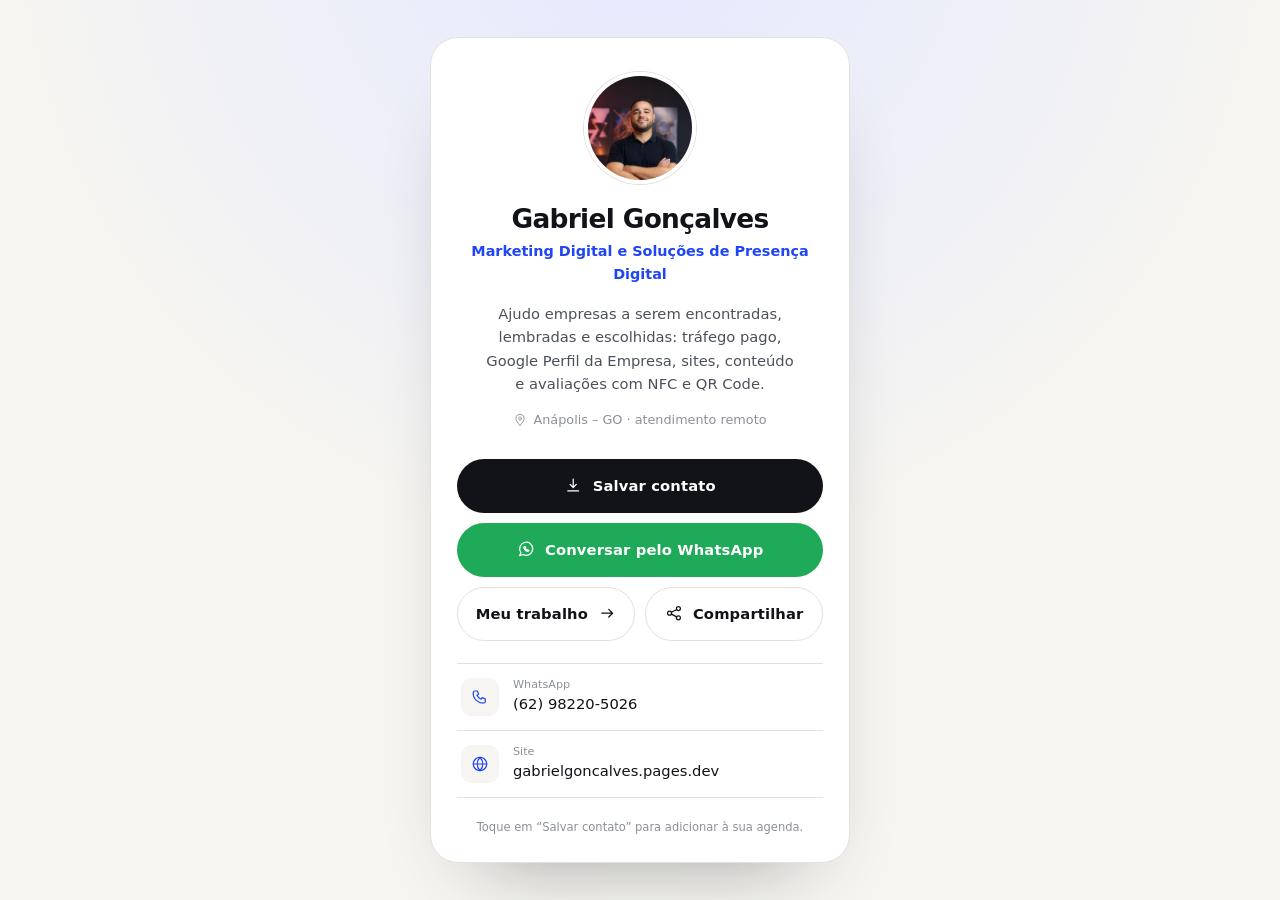
==== cartao/index.html @ fc3ee8ec "Site Gabriel Gonçalves" ====
<!DOCTYPE html>
<html lang="pt-BR">
<head>
<meta charset="utf-8">
<meta name="viewport" content="width=device-width, initial-scale=1, viewport-fit=cover">
<title>Gabriel Gonçalves | Cartão Digital – Marketing Digital em Anápolis</title>
<meta name="description" content="Cartão de visita digital de Gabriel Gonçalves: salve meu contato, converse pelo WhatsApp e conheça as soluções de marketing digital para sua empresa.">
<meta name="theme-color" content="#f6f5f1">
<link rel="canonical" href="https://gabrielgoncalves.pages.dev/cartao">

<meta property="og:type" content="profile">
<meta property="og:locale" content="pt_BR">
<meta property="og:site_name" content="Gabriel Gonçalves">
<meta property="og:title" content="Gabriel Gonçalves | Cartão Digital">
<meta property="og:description" content="Marketing Digital e Soluções de Presença Digital em Anápolis – GO. Salve meu contato e fale comigo pelo WhatsApp.">
<meta property="og:url" content="https://gabrielgoncalves.pages.dev/cartao">
<meta property="og:image" content="https://gabrielgoncalves.pages.dev/assets/og-cartao.png">
<meta property="og:image:width" content="1200">
<meta property="og:image:height" content="630">
<meta name="twitter:card" content="summary_large_image">
<meta name="twitter:image" content="https://gabrielgoncalves.pages.dev/assets/og-cartao.png">

<link rel="icon" href="../assets/favicon.svg" type="image/svg+xml">
<link rel="apple-touch-icon" href="../assets/apple-touch-icon.png">
<link rel="stylesheet" href="../css/style.css">
</head>
<body>
<svg width="0" height="0" style="position:absolute" aria-hidden="true">
  <symbol id="i-wa" viewBox="0 0 24 24"><path d="M20.5 11.5a8.5 8.5 0 0 1-12.6 7.4L3.5 20.5l1.6-4.2A8.5 8.5 0 1 1 20.5 11.5z"/><path d="M9.2 8.6c-.3.5-.4 1.4.3 2.7 1 1.8 2.4 3 4.1 3.5.9.2 1.5-.2 1.8-.7l.2-.5-1.7-.9-.7.6c-.9-.3-2-1.3-2.4-2.3l.6-.7-.8-1.7z"/></symbol>
  <symbol id="i-mail" viewBox="0 0 24 24"><rect x="3" y="5" width="18" height="14" rx="2.5"/><path d="M3.5 7l8.5 6 8.5-6"/></symbol>
  <symbol id="i-ig" viewBox="0 0 24 24"><rect x="3.5" y="3.5" width="17" height="17" rx="5"/><circle cx="12" cy="12" r="3.8"/><path d="M17 7h.01"/></symbol>
  <symbol id="i-globe" viewBox="0 0 24 24"><circle cx="12" cy="12" r="9"/><path d="M3 12h18M12 3c2.5 2.6 3.7 5.6 3.7 9s-1.2 6.4-3.7 9c-2.5-2.6-3.7-5.6-3.7-9S9.5 5.6 12 3z"/></symbol>
  <symbol id="i-dl" viewBox="0 0 24 24"><path d="M12 4v11m0 0l-4-4m4 4l4-4M5 19.5h14"/></symbol>
  <symbol id="i-share" viewBox="0 0 24 24"><circle cx="6" cy="12" r="2.6"/><circle cx="17.5" cy="6" r="2.6"/><circle cx="17.5" cy="18" r="2.6"/><path d="M8.3 10.8l7-3.6M8.3 13.2l7 3.6"/></symbol>
  <symbol id="i-arrow" viewBox="0 0 24 24"><path d="M5 12h14m-5-5l5 5-5 5"/></symbol>
  <symbol id="i-phone" viewBox="0 0 24 24"><path d="M5 4h3.5l1.7 4.2-2.2 1.4a11 11 0 0 0 5.4 5.4l1.4-2.2L19 14.5V18a2 2 0 0 1-2 2A13 13 0 0 1 3 6a2 2 0 0 1 2-2z"/></symbol>
  <symbol id="i-pin" viewBox="0 0 24 24"><path d="M12 21s7-6.2 7-11.5A7 7 0 0 0 5 9.5C5 14.8 12 21 12 21z"/><circle cx="12" cy="9.5" r="2.5"/></symbol>
</svg>

<main class="card-page">
  <article class="vcard">
    <div class="avatar">
      <img src="../assets/gabriel.jpg" alt="Gabriel Gonçalves" onerror="this.remove()" width="112" height="112">
      <b>GG</b>
    </div>
    <h1>Gabriel Gonçalves</h1>
    <p class="role">Marketing Digital e Soluções de Presença Digital</p>
    <p class="bio">Ajudo empresas a serem encontradas, lembradas e escolhidas: tráfego pago, Google Perfil da Empresa, sites, conteúdo e avaliações com NFC e QR Code.</p>
    <span class="loc"><svg class="icon"><use href="#i-pin"/></svg>Anápolis – GO · atendimento remoto</span>

    <div class="actions">
      <a class="btn btn-primary" id="btn-vcf" href="../gabriel-goncalves.vcf" download="Gabriel Gonçalves.vcf"><svg class="icon"><use href="#i-dl"/></svg>Salvar contato</a>
      <a class="btn btn-wa" id="btn-wa" href="https://wa.me/5562982205026" target="_blank" rel="noopener"><svg class="icon"><use href="#i-wa"/></svg>Conversar pelo WhatsApp</a>
      <div class="btn-row">
        <a class="btn btn-ghost" href="../">Meu trabalho<svg class="icon"><use href="#i-arrow"/></svg></a>
        <button class="btn btn-ghost" id="btn-share" type="button"><svg class="icon"><use href="#i-share"/></svg>Compartilhar</button>
      </div>
    </div>

    <div class="contacts" id="contacts">
      <a id="c-wa" href="https://wa.me/5562982205026" target="_blank" rel="noopener"><span class="i"><svg class="icon"><use href="#i-phone"/></svg></span><span><small>WhatsApp</small><span class="t">(62) 98220-5026</span></span></a>
      <a id="c-ig" href="#" target="_blank" rel="noopener" hidden><span class="i"><svg class="icon"><use href="#i-ig"/></svg></span><span><small>Instagram</small><span class="t"></span></span></a>
      <a id="c-mail" href="#" hidden><span class="i"><svg class="icon"><use href="#i-mail"/></svg></span><span><small>E-mail</small><span class="t"></span></span></a>
      <a id="c-site" href="../"><span class="i"><svg class="icon"><use href="#i-globe"/></svg></span><span><small>Site</small><span class="t"></span></span></a>
    </div>
    <p class="foot">Toque em “Salvar contato” para adicionar à sua agenda.</p>
  </article>
</main>
<div class="toast" id="toast" role="status" aria-live="polite"></div>

<script src="../js/config.js"></script>
<script src="../js/cartao.js"></script>
</body>
</html>
---- css/style.css ----
/* ===== Gabriel Gonçalves — estilos ===== */
:root{
  --bg:#f6f5f1; --surface:#fff; --soft:#efede7;
  --ink:#111318; --ink2:#4b505a; --mute:#8b9099; --line:#e3e1da;
  --accent:#1f45f5; --accent-ink:#fff; --accent-soft:#e9edff;
  --dark:#0f1217; --dark2:#171b22;
  --wa:#1faa59;
  --r:16px; --r-sm:10px;
  --max:1120px;
  --font:"Inter","Segoe UI",system-ui,-apple-system,"Helvetica Neue",Arial,sans-serif;
}
*{box-sizing:border-box;margin:0;padding:0}
[hidden]{display:none!important}
html{scroll-behavior:smooth;-webkit-text-size-adjust:100%}
body{font-family:var(--font);background:var(--bg);color:var(--ink);line-height:1.6;font-size:16px;overflow-x:hidden;-webkit-font-smoothing:antialiased}
img,svg{display:block;max-width:100%}
a{color:inherit;text-decoration:none}
button{font:inherit;color:inherit;cursor:pointer;background:none;border:0}
ul{list-style:none}
.icon{width:1.25em;height:1.25em;fill:none;stroke:currentColor;stroke-width:1.6;stroke-linecap:round;stroke-linejoin:round;flex:none}
.icon.fill{fill:currentColor;stroke:none}
.wrap{width:100%;max-width:var(--max);margin:0 auto;padding:0 22px}
section{padding:84px 0;scroll-margin-top:64px}
.eyebrow{display:inline-flex;align-items:center;gap:10px;font-size:.78rem;font-weight:600;letter-spacing:.14em;text-transform:uppercase;color:var(--accent);margin-bottom:18px}
.eyebrow::before{content:"";width:22px;height:1px;background:currentColor}
h1,h2,h3{font-weight:600;letter-spacing:-.025em;line-height:1.12}
h2{font-size:clamp(1.7rem,4.6vw,2.7rem);max-width:20ch}
.lead{color:var(--ink2);font-size:1.05rem;max-width:56ch;margin-top:16px}
.sec-head{margin-bottom:44px}
:focus-visible{outline:2px solid var(--accent);outline-offset:3px;border-radius:6px}

/* botões */
.btn{display:inline-flex;align-items:center;justify-content:center;gap:10px;min-height:48px;padding:0 22px;border-radius:999px;font-weight:600;font-size:.95rem;border:1px solid transparent;transition:transform .2s,background .2s,border-color .2s,box-shadow .2s;white-space:nowrap}
.btn:active{transform:scale(.98)}
.btn-primary{background:var(--ink);color:#fff}
.btn-primary:hover{background:#000;box-shadow:0 8px 24px -10px rgba(0,0,0,.5)}
.btn-accent{background:var(--accent);color:#fff}
.btn-accent:hover{box-shadow:0 10px 26px -10px var(--accent)}
.btn-ghost{background:transparent;border-color:var(--line);color:var(--ink)}
.btn-ghost:hover{border-color:var(--ink)}
.btn-wa{background:var(--wa);color:#fff}
.btn-wa:hover{box-shadow:0 10px 26px -12px var(--wa)}
.btn-block{width:100%}

/* header */
.header{position:sticky;top:0;z-index:50;background:rgba(246,245,241,.86);backdrop-filter:saturate(1.4) blur(14px);-webkit-backdrop-filter:saturate(1.4) blur(14px);border-bottom:1px solid transparent;transition:border-color .2s}
.header.scrolled{border-color:var(--line)}
.header .wrap{display:flex;align-items:center;justify-content:space-between;height:64px}
.brand{display:flex;align-items:center;gap:10px;font-weight:600;letter-spacing:-.02em}
.brand .mark{width:30px;height:30px;border-radius:9px;background:var(--ink);color:#fff;display:grid;place-items:center;font-size:.8rem;font-weight:700;letter-spacing:0}
.nav{display:flex;align-items:center;gap:30px}
.nav a.link{font-size:.92rem;color:var(--ink2);transition:color .2s}
.nav a.link:hover{color:var(--ink)}
.nav .btn{min-height:40px;padding:0 18px;font-size:.88rem}
.menu-btn{display:none;width:44px;height:44px;border-radius:12px;border:1px solid var(--line);place-items:center}
.menu-btn span,.menu-btn span::before{display:block;width:18px;height:1.6px;background:var(--ink);position:relative;transition:transform .25s}
.menu-btn span::before{content:"";position:absolute;top:6px}
.menu-btn[aria-expanded=true] span{transform:translateY(3px) rotate(45deg)}
.menu-btn[aria-expanded=true] span::before{transform:translateY(-6px) rotate(-90deg);top:6px}
@media(max-width:820px){
  .menu-btn{display:grid}
  .nav{position:fixed;inset:64px 0 auto 0;background:var(--bg);flex-direction:column;align-items:stretch;gap:0;padding:8px 22px 22px;border-bottom:1px solid var(--line);transform:translateY(-12px);opacity:0;visibility:hidden;transition:.25s}
  .nav.open{transform:none;opacity:1;visibility:visible}
  .nav a.link{padding:16px 0;border-bottom:1px solid var(--line);font-size:1rem}
  .nav .btn{margin-top:16px;min-height:50px}
}

/* hero */
.hero{padding:56px 0 72px;position:relative}
.hero-grid{display:grid;grid-template-columns:1.05fr .95fr;gap:56px;align-items:center}
.hero h1{font-size:clamp(2.2rem,7.2vw,4.1rem);letter-spacing:-.035em;line-height:1.05}
.hero h1 em{font-style:normal;color:var(--accent)}
.hero .sub{margin-top:22px;font-size:1.08rem;color:var(--ink2);max-width:48ch}
.hero-id{margin-top:30px;padding-left:16px;border-left:2px solid var(--accent)}
.hero-id strong{display:block;font-size:1.02rem}
.hero-id span{font-size:.88rem;color:var(--mute)}
.cta-row{display:flex;flex-wrap:wrap;gap:12px;margin-top:32px}
.hero-meta{margin-top:34px;display:flex;flex-wrap:wrap;gap:8px 22px;color:var(--mute);font-size:.84rem}
.hero-meta span{display:inline-flex;align-items:center;gap:7px}
.hero-meta .icon{width:1.1em;height:1.1em;color:var(--accent)}

.stage{position:relative;aspect-ratio:1/1.02;max-width:520px;margin-left:auto;width:100%}
.stage::before{content:"";position:absolute;inset:0;border-radius:28px;border:1px solid var(--line);background:
  linear-gradient(var(--line) 1px,transparent 1px) 0 0/44px 44px,
  linear-gradient(90deg,var(--line) 1px,transparent 1px) 0 0/44px 44px;opacity:.55;
  -webkit-mask-image:radial-gradient(circle at 50% 50%,#000 30%,transparent 78%);mask-image:radial-gradient(circle at 50% 50%,#000 30%,transparent 78%)}
.card-float{position:absolute;background:var(--surface);border:1px solid var(--line);border-radius:var(--r);box-shadow:0 24px 50px -28px rgba(17,19,24,.35)}
.cf-search{top:3%;left:0;right:6%;padding:16px}
.cf-bar{display:flex;align-items:center;gap:10px;height:36px;padding:0 14px;border-radius:999px;background:var(--bg);color:var(--mute);font-size:.8rem;margin-bottom:14px}
.cf-bar .icon{width:15px;height:15px}
.cf-biz{display:flex;gap:12px}
.cf-biz .logo{width:46px;height:46px;border-radius:12px;background:var(--ink);color:#fff;display:grid;place-items:center;font-weight:700;flex:none}
.cf-biz b{display:block;font-size:.95rem;line-height:1.2}
.stars{display:flex;gap:2px;color:#f2a900;margin-top:3px}
.stars .icon{width:13px;height:13px}
.cf-biz small{display:block;color:var(--mute);font-size:.75rem;margin-top:2px}
.cf-actions{display:flex;gap:8px;margin-top:14px}
.chip{display:inline-flex;align-items:center;gap:6px;height:30px;padding:0 12px;border-radius:999px;border:1px solid var(--line);font-size:.74rem;font-weight:500;color:var(--ink2)}
.chip.on{background:var(--accent-soft);border-color:transparent;color:var(--accent)}
.chip .icon{width:13px;height:13px}
.cf-plate{right:0;top:44%;width:36%;padding:14px;text-align:center;transform:rotate(3deg)}
.qr{width:100%;aspect-ratio:1;color:var(--ink)}
.cf-plate small{display:block;margin-top:8px;font-size:.66rem;font-weight:600;letter-spacing:.06em;text-transform:uppercase;color:var(--ink2)}
.cf-plate .nfc{display:inline-flex;align-items:center;gap:5px;margin-top:6px;color:var(--accent);font-size:.66rem;font-weight:600}
.cf-chart{left:0;bottom:3%;width:54%;padding:16px}
.cf-chart header{display:flex;justify-content:space-between;align-items:center;font-size:.74rem;color:var(--mute);margin-bottom:12px}
.cf-chart header b{color:var(--ink);font-weight:600}
.bars{display:flex;align-items:flex-end;gap:7px;height:78px}
.bars i{flex:1;background:var(--accent-soft);border-radius:5px 5px 2px 2px}
.bars i:last-child{background:var(--accent)}
.cf-wa{right:0;bottom:-1%;display:flex;align-items:center;gap:10px;padding:10px 16px 10px 10px;border-radius:999px;font-size:.78rem;font-weight:600}
.cf-wa .dot{width:32px;height:32px;border-radius:50%;background:var(--wa);color:#fff;display:grid;place-items:center}
.cf-wa .dot .icon{width:17px;height:17px}
.stage-note{position:absolute;left:0;bottom:-26px;font-size:.72rem;color:var(--mute)}
@media(max-width:900px){
  .hero-grid{grid-template-columns:1fr;gap:56px}
  .stage{margin:0 auto;max-width:440px;aspect-ratio:1/1.24}
  .hero{padding-top:36px}
}
@media(max-width:480px){
  .cta-row .btn{width:100%}
  .cf-search{right:0;padding:14px}
  .cf-plate{top:45%;width:38%;padding:10px}
  .cf-chart{bottom:7%}
  .cf-plate small{font-size:.58rem}
}

/* soluções */
.cards{display:grid;grid-template-columns:repeat(6,1fr);gap:16px}
.card{grid-column:span 2;background:var(--surface);border:1px solid var(--line);border-radius:var(--r);padding:28px;display:flex;flex-direction:column;transition:transform .25s,border-color .25s,box-shadow .25s}
.card:hover{transform:translateY(-3px);border-color:#cfcdc5;box-shadow:0 22px 44px -30px rgba(17,19,24,.35)}
.card:nth-child(4),.card:nth-child(5){grid-column:span 3}
.card .ico{width:44px;height:44px;border-radius:12px;background:var(--accent-soft);color:var(--accent);display:grid;place-items:center;margin-bottom:22px}
.card .ico .icon{width:22px;height:22px}
.card h3{font-size:1.2rem;margin-bottom:10px}
.card p{color:var(--ink2);font-size:.95rem}
.card ul{margin:18px 0 22px;display:grid;gap:8px;font-size:.88rem;color:var(--ink2)}
.card li{display:flex;gap:10px;align-items:flex-start}
.card li::before{content:"";width:5px;height:5px;border-radius:50%;background:var(--accent);margin-top:.6em;flex:none}
.card .note{font-size:.8rem;color:var(--mute);background:var(--bg);border-radius:var(--r-sm);padding:10px 12px;margin-bottom:18px}
.card .more{margin-top:auto;display:inline-flex;align-items:center;gap:8px;font-weight:600;font-size:.9rem;color:var(--accent);padding:6px 0}
.card .more .icon{width:16px;height:16px;transition:transform .2s}
.card .more:hover .icon{transform:translateX(4px)}
@media(max-width:900px){.cards{grid-template-columns:1fr 1fr}.card,.card:nth-child(4),.card:nth-child(5){grid-column:span 1}.card:nth-child(5){grid-column:span 2}}
@media(max-width:620px){.cards{grid-template-columns:1fr}.card,.card:nth-child(5){grid-column:span 1}.card{padding:24px}}

/* exemplos (demos) */
.demos{background:var(--dark);color:#eceae4;border-radius:32px;margin:0 12px}
.demos .eyebrow{color:#8fa3ff}
.demos .lead{color:#a6abb5}
.demos h2{color:#fff}
.tabs{display:flex;gap:8px;overflow-x:auto;padding-bottom:4px;margin-bottom:30px;scrollbar-width:none;-webkit-overflow-scrolling:touch}
.tabs::-webkit-scrollbar{display:none}
.tab{flex:none;height:44px;padding:0 20px;border-radius:999px;border:1px solid #2b313b;color:#b5bac4;font-size:.9rem;font-weight:500;transition:.2s}
.tab:hover{border-color:#4a5262;color:#fff}
.tab[aria-selected=true]{background:#fff;border-color:#fff;color:var(--ink)}
.demo-panel{display:grid;grid-template-columns:.8fr 1.2fr;gap:44px;align-items:center}
.demo-panel[hidden]{display:none}
.demo-info h3{font-size:1.6rem;color:#fff;margin-bottom:12px}
.demo-info p{color:#a6abb5;font-size:.98rem}
.demo-info ul{margin:24px 0 28px;display:grid;gap:12px}
.demo-info li{display:flex;gap:12px;align-items:flex-start;font-size:.95rem;color:#dcdad4}
.demo-info li .icon{width:18px;height:18px;margin-top:2px;color:#8fa3ff}
.badge{display:inline-flex;align-items:center;gap:8px;font-size:.72rem;letter-spacing:.06em;text-transform:uppercase;font-weight:600;color:#c9ccd4;border:1px dashed #3b4351;border-radius:999px;padding:6px 12px;margin-bottom:20px}
.badge::before{content:"";width:6px;height:6px;border-radius:50%;background:#f2a900}
.mocks{position:relative;min-height:440px;--tone:#e9dfcf;--tone2:#d8c8ae}
.mk{position:absolute;background:#fff;color:var(--ink);border-radius:18px;overflow:hidden;box-shadow:0 30px 60px -28px rgba(0,0,0,.7)}
.mk-site{left:0;top:0;width:68%;border:1px solid #2b313b}
.mk-bar{display:flex;align-items:center;gap:6px;height:30px;padding:0 12px;background:#f1efe9;border-bottom:1px solid var(--line)}
.mk-bar i{width:8px;height:8px;border-radius:50%;background:#d6d3cb}
.mk-bar span{flex:1;margin-left:8px;height:16px;border-radius:8px;background:#fff;font-size:.6rem;line-height:16px;color:var(--mute);padding:0 10px}
.mk-hero{padding:22px 20px;background:linear-gradient(135deg,var(--tone),var(--tone2));min-height:150px}
.mk-hero b{display:block;font-size:1.05rem;letter-spacing:-.02em;line-height:1.2;max-width:15ch;color:#1b1b1b}
.mk-hero small{display:block;font-size:.68rem;margin-top:6px;color:#4a4a4a;max-width:28ch}
.mk-hero .pill{display:inline-block;margin-top:14px;background:var(--ink);color:#fff;font-size:.66rem;font-weight:600;padding:7px 14px;border-radius:999px}
.mk-tiles{display:grid;grid-template-columns:repeat(3,1fr);gap:8px;padding:14px}
.ph{aspect-ratio:1;border-radius:10px;background:linear-gradient(135deg,var(--tone),var(--tone2));display:grid;place-items:center;color:rgba(0,0,0,.35);position:relative}
.ph .icon{width:20px;height:20px}
.ph em{position:absolute;left:8px;bottom:6px;font-style:normal;font-size:.56rem;font-weight:600;letter-spacing:.04em;color:rgba(0,0,0,.5);text-transform:uppercase}
.mk-g{right:0;top:44px;width:42%;padding:14px;z-index:2;border:1px solid var(--line)}
.mk-g .ph{aspect-ratio:16/8;margin-bottom:10px;border-radius:8px}
.mk-g b{display:block;font-size:.88rem;line-height:1.2}
.mk-g small{display:block;font-size:.68rem;color:var(--mute)}
.mk-g .stars{margin:4px 0}
.mk-g .chips{display:flex;flex-wrap:wrap;gap:6px;margin-top:10px}
.mk-g .chip{height:26px;font-size:.66rem;padding:0 10px}
.mk-x{left:14%;bottom:0;width:46%;padding:16px;z-index:3;border:1px solid var(--line)}
.mk-y{right:2%;bottom:6px;width:30%;z-index:3;padding:12px;text-align:center}
.mk-x h4,.mk-y h4{font-size:.78rem;margin-bottom:10px;letter-spacing:-.01em}
.mk-x .row{display:flex;align-items:center;gap:10px;padding:8px 0;border-top:1px solid var(--line);font-size:.72rem;color:var(--ink2)}
.mk-x .row .icon{width:15px;height:15px;color:var(--accent)}
.bubble{background:#e7f6ec;color:#16432a;border-radius:12px 12px 12px 3px;padding:9px 11px;font-size:.7rem;margin-bottom:8px;max-width:92%}
.bubble.me{background:var(--accent-soft);color:#17317f;border-radius:12px 12px 3px 12px;margin-left:auto}
.mk-y .vid{aspect-ratio:9/14;border-radius:10px;background:linear-gradient(160deg,var(--tone),var(--tone2));display:grid;place-items:center;color:rgba(0,0,0,.45);margin-bottom:8px}
.mk-y .vid .icon{width:26px;height:26px}
.mk-y small{font-size:.62rem;color:var(--mute);display:block}
.mk-y .qr{width:80%;margin:0 auto 8px}
.tag{display:inline-block;background:var(--accent);color:#fff;font-size:.6rem;font-weight:600;padding:3px 8px;border-radius:999px}
@media(max-width:900px){
  .demo-panel{grid-template-columns:1fr;gap:34px}
  .mocks{min-height:0;max-width:560px;width:100%;margin:0 auto;display:grid;grid-template-columns:1fr 1fr;gap:14px;align-items:start}
  .mk{position:static;width:auto!important}
  .mk-site{grid-column:1/-1}
  .mk-y{align-self:stretch}
}
@media(max-width:520px){
  .demos{margin:0 6px;border-radius:26px}
  .mk-hero{min-height:120px;padding:16px 14px}
  .mk-hero b{font-size:.9rem}
}

/* portfólio */
.filters{display:flex;gap:8px;overflow-x:auto;margin-bottom:28px;padding-bottom:4px;scrollbar-width:none}
.filters::-webkit-scrollbar{display:none}
.filter{flex:none;height:40px;padding:0 18px;border-radius:999px;border:1px solid var(--line);font-size:.86rem;color:var(--ink2);background:var(--surface);transition:.2s}
.filter:hover{border-color:var(--ink)}
.filter[aria-pressed=true]{background:var(--ink);color:#fff;border-color:var(--ink)}
.grid{display:grid;grid-template-columns:repeat(3,1fr);gap:18px}
.proj{background:var(--surface);border:1px solid var(--line);border-radius:var(--r);overflow:hidden;display:flex;flex-direction:column;transition:transform .25s,box-shadow .25s}
.proj:hover{transform:translateY(-3px);box-shadow:0 22px 44px -30px rgba(17,19,24,.35)}
.proj-img{aspect-ratio:4/3;background:var(--soft);position:relative;overflow:hidden;display:grid;place-items:center}
.proj-img>img{width:100%;height:100%;object-fit:cover;object-position:50% 25%}
.proj-body{padding:20px 22px 22px;display:flex;flex-direction:column;gap:8px;flex:1}
.proj-cat{font-size:.72rem;font-weight:600;letter-spacing:.08em;text-transform:uppercase;color:var(--accent)}
.proj h3{font-size:1.05rem}
.proj p{font-size:.88rem;color:var(--ink2)}
.proj .demo-tag{align-self:flex-start;font-size:.68rem;color:var(--mute);border:1px dashed #cfccc3;border-radius:999px;padding:3px 10px;margin-top:auto}
.proj .view{display:inline-flex;align-items:center;gap:6px;font-size:.85rem;font-weight:600;color:var(--accent);margin-top:6px}
.proj .view .icon{width:15px;height:15px}
/* miniaturas de mockup */
.pm{width:78%;aspect-ratio:4/3;background:#fff;border:1px solid var(--line);border-radius:10px;box-shadow:0 14px 30px -18px rgba(0,0,0,.35);padding:10px;display:flex;flex-direction:column;gap:7px;overflow:hidden}
.pm i{display:block;border-radius:5px;background:var(--soft)}
.pm .h{height:34%;background:linear-gradient(135deg,var(--accent-soft),#cfd8ff)}
.pm .l{height:7px}.pm .l.s{width:60%}
.pm .b{height:14px;width:34%;background:var(--ink);border-radius:999px}
.pm.marca{align-items:center;justify-content:center;flex-direction:row;gap:12px}
.pm.marca .lg{width:46px;height:46px;border-radius:14px;background:var(--ink);color:#fff;display:grid;place-items:center;font-weight:700}
.pm.marca .sw{display:flex;flex-direction:column;gap:6px}
.pm.marca .sw i{width:46px;height:12px}
.pm.camp{justify-content:flex-end}
.pm.camp .bars{height:70%}
.pm.vid{align-items:center;justify-content:center}
.pm.vid i.v{width:42%;aspect-ratio:9/14;background:linear-gradient(160deg,#cfd8ff,#e9edff);display:grid;place-items:center}
.pm.nfc{align-items:center;justify-content:center;flex-direction:row;gap:14px}
.pm.nfc .qr{width:46%}
@media(max-width:900px){.grid{grid-template-columns:1fr 1fr}}
@media(max-width:560px){.grid{grid-template-columns:1fr}}
.add-hint{margin-top:22px;font-size:.84rem;color:var(--mute)}

/* sobre */
.about-grid{display:grid;grid-template-columns:.8fr 1.2fr;gap:64px;align-items:center}
.photo{position:relative;aspect-ratio:4/5;border-radius:24px;overflow:hidden;background:linear-gradient(160deg,#e3e1da,#d3d0c6);display:grid;place-items:center;max-width:420px;width:100%}
.photo img{position:absolute;inset:0;width:100%;height:100%;object-fit:cover;object-position:50% 25%}
.photo .ph-txt{text-align:center;color:#8b887f}
.photo .ph-txt b{display:block;font-size:3.4rem;letter-spacing:-.04em;color:#a6a299;font-weight:600}
.photo .ph-txt span{font-size:.78rem}
.about p{color:var(--ink2);margin-top:16px;max-width:58ch}
.about h2{max-width:18ch}
.pills{display:flex;flex-wrap:wrap;gap:8px;margin-top:28px}
.pills span{border:1px solid var(--line);background:var(--surface);border-radius:999px;padding:7px 14px;font-size:.82rem;color:var(--ink2)}
@media(max-width:820px){.about-grid{grid-template-columns:1fr;gap:36px}.photo{max-width:280px}}

/* CTA + rodapé */
.cta{background:var(--ink);color:#fff;border-radius:32px;margin:0 12px;padding:72px 0;text-align:center}
.cta h2{margin:0 auto;color:#fff;max-width:18ch}
.cta p{color:#a6abb5;margin:16px auto 32px;max-width:46ch}
.cta .btn-wa{min-height:54px;padding:0 30px}
.cta small{display:block;margin-top:18px;color:#7c828d;font-size:.8rem}
.footer{padding:44px 0 110px;color:var(--mute);font-size:.86rem}
.footer .wrap{display:flex;flex-wrap:wrap;gap:18px 32px;justify-content:space-between;align-items:center}
.footer nav{display:flex;flex-wrap:wrap;gap:8px 22px}
.footer a:hover{color:var(--ink)}
.fab{position:fixed;right:18px;bottom:18px;z-index:60;width:56px;height:56px;border-radius:50%;background:var(--wa);color:#fff;display:grid;place-items:center;box-shadow:0 14px 30px -10px rgba(31,170,89,.6);transform:translateY(90px);opacity:0;transition:.35s;pointer-events:none}
.fab.show{transform:none;opacity:1;pointer-events:auto}
.fab:hover{transform:translateY(-2px)}
.fab .icon{width:26px;height:26px}

/* revelar ao rolar */
.js .rv{opacity:0;transform:translateY(16px);transition:opacity .7s ease,transform .7s ease}
.js .rv.in{opacity:1;transform:none}
@media(prefers-reduced-motion:reduce){
  html{scroll-behavior:auto}
  .js .rv{opacity:1;transform:none;transition:none}
  *{transition-duration:.01ms!important}
}

/* ===== cartão digital ===== */
.card-page{min-height:100vh;min-height:100dvh;display:flex;align-items:center;justify-content:center;padding:28px 16px;background:
  radial-gradient(circle at 50% -10%,#e5e9ff 0,transparent 55%),var(--bg)}
.vcard{width:100%;max-width:420px;background:var(--surface);border:1px solid var(--line);border-radius:28px;padding:34px 26px 26px;box-shadow:0 40px 80px -50px rgba(17,19,24,.45);text-align:center}
.vcard .avatar{width:112px;height:112px;margin:0 auto 20px;border-radius:50%;position:relative;overflow:hidden;background:linear-gradient(160deg,#e3e1da,#cfccc2);display:grid;place-items:center;border:4px solid #fff;box-shadow:0 0 0 1px var(--line)}
.vcard .avatar img{position:absolute;inset:0;width:100%;height:100%;object-fit:cover;object-position:50% 25%}
.vcard .avatar b{font-size:2rem;color:#8b887f;letter-spacing:-.04em}
.vcard h1{font-size:1.65rem}
.vcard .role{color:var(--accent);font-weight:600;font-size:.9rem;margin-top:6px}
.vcard .bio{color:var(--ink2);font-size:.92rem;margin:16px auto 0;max-width:34ch}
.vcard .loc{display:inline-flex;align-items:center;gap:6px;color:var(--mute);font-size:.8rem;margin-top:14px}
.vcard .loc .icon{width:14px;height:14px}
.vcard .actions{display:grid;grid-template-columns:minmax(0,1fr);gap:10px;margin-top:24px}
.vcard .actions .btn{min-height:54px;font-size:.92rem;letter-spacing:.01em}
.vcard .btn-row{display:grid;grid-template-columns:minmax(0,1fr) minmax(0,1fr);gap:10px}
.vcard .btn{padding:0 14px}
.contacts{margin-top:22px;border-top:1px solid var(--line);text-align:left}
.contacts a{display:flex;align-items:center;gap:14px;padding:14px 4px;border-bottom:1px solid var(--line);font-size:.92rem}
.contacts a:hover .t{color:var(--accent)}
.contacts .i{width:38px;height:38px;border-radius:11px;background:var(--bg);display:grid;place-items:center;color:var(--accent);flex:none}
.contacts .i .icon{width:18px;height:18px}
.contacts small{display:block;font-size:.7rem;color:var(--mute);line-height:1.2}
.contacts .t{transition:color .2s;word-break:break-all}
.vcard .foot{margin-top:20px;font-size:.72rem;color:var(--mute)}
.toast{position:fixed;left:50%;bottom:26px;transform:translate(-50%,30px);background:var(--ink);color:#fff;padding:12px 20px;border-radius:999px;font-size:.86rem;opacity:0;transition:.3s;pointer-events:none;z-index:90;max-width:90vw;text-align:center}
.toast.show{opacity:1;transform:translate(-50%,0)}

/* composição dos exemplos: grade (sem sobreposição) */
.mocks{min-height:0;display:grid;grid-template-columns:1fr 1fr;gap:16px;align-items:start}
.mocks .mk{position:static;width:auto}
.mocks .mk-site{grid-column:1/-1}
.mocks .mk-y{align-self:stretch}
.mocks .mk-y{align-self:start}
.mocks .mk-y .vid{aspect-ratio:1/1}
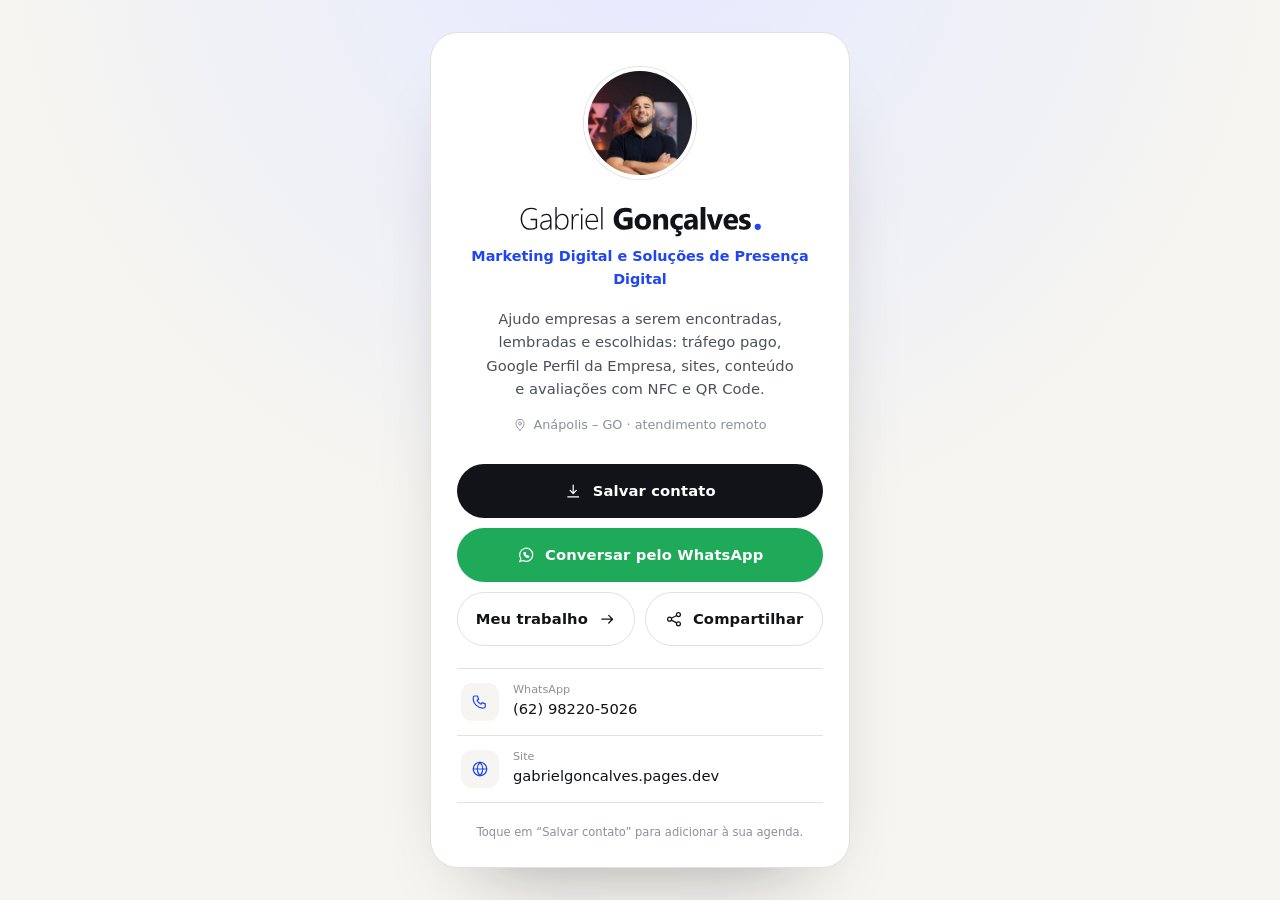
==== commit 914d81ba: "Logo só com o nome, foto e imagens de prévia" ====
--- a/cartao/index.html
+++ b/cartao/index.html
@@ -43,7 +43,7 @@
       <img src="../assets/gabriel.jpg" alt="Gabriel Gonçalves" onerror="this.remove()" width="112" height="112">
       <b>GG</b>
     </div>
-    <h1>Gabriel Gonçalves</h1>
+    <h1><img class="wordmark" src="../assets/logo-nome.svg" alt="Gabriel Gonçalves" height="40"></h1>
     <p class="role">Marketing Digital e Soluções de Presença Digital</p>
     <p class="bio">Ajudo empresas a serem encontradas, lembradas e escolhidas: tráfego pago, Google Perfil da Empresa, sites, conteúdo e avaliações com NFC e QR Code.</p>
     <span class="loc"><svg class="icon"><use href="#i-pin"/></svg>Anápolis – GO · atendimento remoto</span>
--- a/css/style.css
+++ b/css/style.css
@@ -318,3 +318,7 @@
 .mocks .mk-y{align-self:stretch}
 .mocks .mk-y{align-self:start}
 .mocks .mk-y .vid{aspect-ratio:1/1}
+
+.brand img{height:28px;width:auto}
+.vcard h1{display:flex;justify-content:center;line-height:1}
+.vcard .wordmark{height:40px;width:auto;max-width:100%}
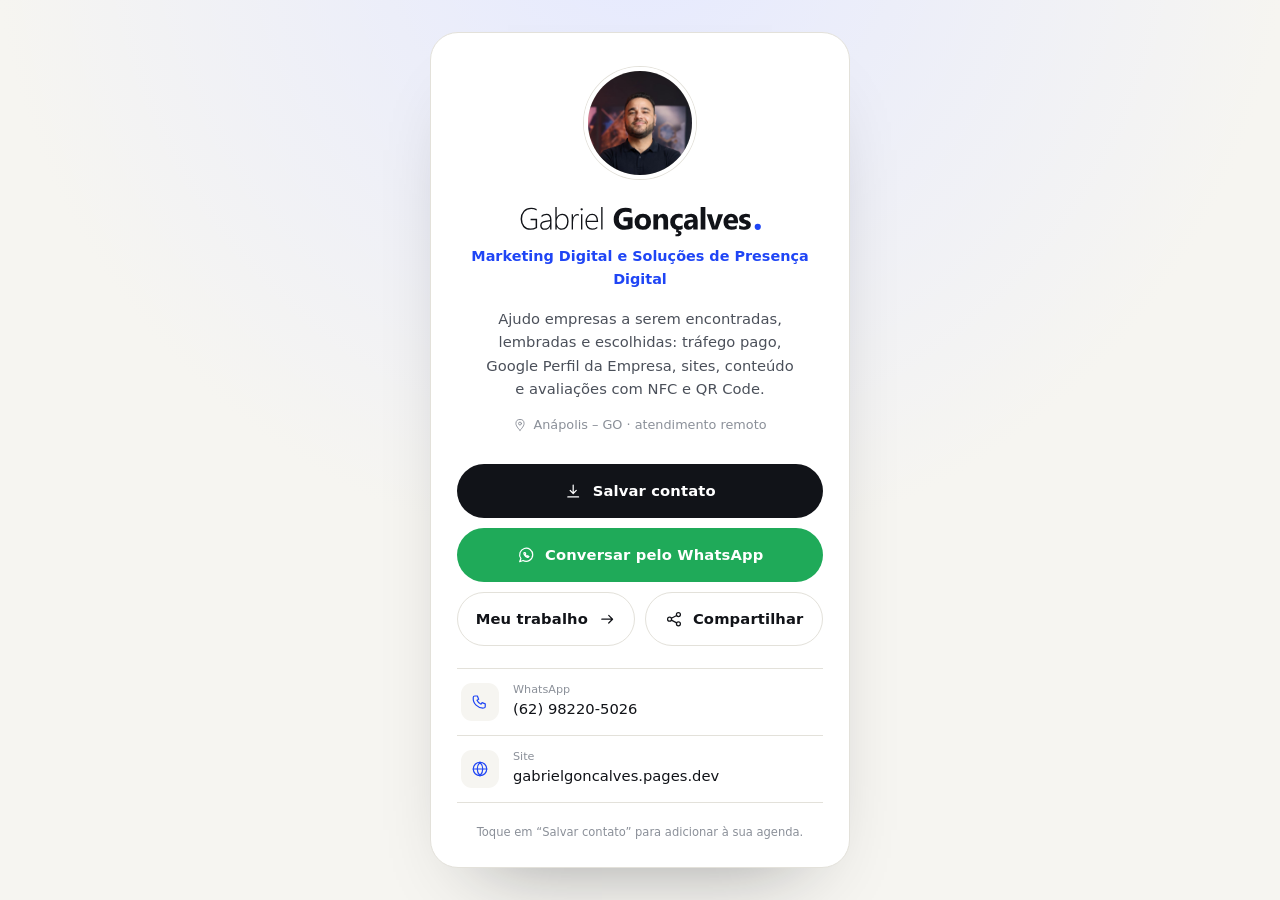
==== commit 68682387: "Cartão: foto de perfil centralizada no rosto" ====
--- a/cartao/index.html
+++ b/cartao/index.html
@@ -40,7 +40,7 @@
 <main class="card-page">
   <article class="vcard">
     <div class="avatar">
-      <img src="../assets/gabriel.jpg" alt="Gabriel Gonçalves" onerror="this.remove()" width="112" height="112">
+      <img src="../assets/gabriel-avatar.jpg" alt="Gabriel Gonçalves" onerror="this.remove()" width="112" height="112">
       <b>GG</b>
     </div>
     <h1><img class="wordmark" src="../assets/logo-nome.svg" alt="Gabriel Gonçalves" height="40"></h1>
--- a/css/style.css
+++ b/css/style.css
@@ -16,7 +16,7 @@
 img,svg{display:block;max-width:100%}
 a{color:inherit;text-decoration:none}
 button{font:inherit;color:inherit;cursor:pointer;background:none;border:0}
-ul{list-style:none}
+ul,ol{list-style:none}
 .icon{width:1.25em;height:1.25em;fill:none;stroke:currentColor;stroke-width:1.6;stroke-linecap:round;stroke-linejoin:round;flex:none}
 .icon.fill{fill:currentColor;stroke:none}
 .wrap{width:100%;max-width:var(--max);margin:0 auto;padding:0 22px}
@@ -322,3 +322,234 @@
 .brand img{height:28px;width:auto}
 .vcard h1{display:flex;justify-content:center;line-height:1}
 .vcard .wordmark{height:40px;width:auto;max-width:100%}
+
+/* ===== avaliações ===== */
+.reviews{background:var(--soft);border-radius:32px;margin:0 12px}
+.rv-grid{display:grid;grid-template-columns:.9fr 1.1fr;gap:56px;align-items:center}
+.plaque{margin:0;text-align:center}
+.plaque img{width:min(100%,380px);margin:0 auto;border-radius:26px;box-shadow:0 40px 60px -34px rgba(17,19,24,.55),0 0 0 1px rgba(0,0,0,.06);transform:rotate(-3deg)}
+.plaque figcaption{margin-top:26px}
+.plaque figcaption b{display:block;font-size:1rem}
+.plaque figcaption span{display:block;color:var(--ink2);font-size:.9rem;margin:4px auto 0;max-width:34ch}
+.flow{display:grid;grid-template-columns:auto 1fr;gap:34px;align-items:center}
+.phone{position:relative;width:236px;aspect-ratio:9/18;background:#16181d;border-radius:36px;padding:9px;box-shadow:0 40px 60px -36px rgba(17,19,24,.6)}
+.phone::before{content:"";position:absolute;top:15px;left:50%;width:56px;height:6px;border-radius:6px;background:#0a0b0e;transform:translateX(-50%);z-index:3}
+.scr{position:absolute;inset:9px;border-radius:28px;background:#fff;padding:44px 16px 16px;display:flex;flex-direction:column;align-items:center;opacity:0;transform:scale(.98);transition:opacity .5s,transform .5s;overflow:hidden}
+.scr.on{opacity:1;transform:none}
+.s1{justify-content:center;gap:8px;background:linear-gradient(180deg,#f3f6ff,#fff);text-align:center;padding-top:16px}
+.s1 b{font-size:.95rem}.s1 small{color:var(--mute);font-size:.72rem}
+.nfc{position:relative;width:92px;height:92px;margin-bottom:10px}
+.nfc i{position:absolute;inset:0;border-radius:50%;border:2px solid var(--accent);opacity:0}
+.s1.on .nfc i{animation:ping 1.8s ease-out infinite}
+.nfc i:nth-child(2){animation-delay:.5s!important}.nfc i:nth-child(3){animation-delay:1s!important}
+.nfc::after{content:"";position:absolute;inset:34px;border-radius:50%;background:var(--accent)}
+@keyframes ping{0%{transform:scale(.35);opacity:.9}100%{transform:scale(1.15);opacity:0}}
+.g-head{display:flex;gap:10px;align-items:center;width:100%;margin-bottom:18px}
+.g-head .logo,.res .logo{width:38px;height:38px;border-radius:11px;background:var(--ink);color:#fff;display:grid;place-items:center;font-weight:700;font-size:.8rem;flex:none}
+.g-head b{display:block;font-size:.85rem;line-height:1.15}.g-head small{color:var(--mute);font-size:.68rem}
+.rate{display:flex;gap:6px;margin:10px 0 6px;color:#d9d7d0}
+.rate .icon{width:30px;height:30px}
+.s2.on .rate .icon{animation:nudge 1.6s ease-in-out infinite}
+@keyframes nudge{50%{transform:translateY(-3px)}}
+.hint{color:var(--mute);font-size:.7rem}
+.s3 .rate .icon{color:#d9d7d0}
+.s3.on .rate .icon{animation:fillstar .4s forwards}
+.s3.on .rate .icon:nth-child(2){animation-delay:.25s}.s3.on .rate .icon:nth-child(3){animation-delay:.5s}.s3.on .rate .icon:nth-child(4){animation-delay:.75s}.s3.on .rate .icon:nth-child(5){animation-delay:1s}
+@keyframes fillstar{from{color:#d9d7d0;transform:scale(.8)}60%{transform:scale(1.18)}to{color:#f2a900;transform:scale(1)}}
+.cmt{width:100%;margin-top:14px;display:grid;gap:7px}
+.cmt i{display:block;height:8px;border-radius:5px;background:#e9e7e1}.cmt i.s{width:60%}
+.pub{margin-top:auto;align-self:stretch;text-align:center;background:var(--accent);color:#fff;border-radius:999px;padding:9px;font-size:.75rem;font-weight:600}
+.s4{padding:40px 12px 12px;background:#f6f5f1}
+.serp{width:100%;display:grid;gap:8px}
+.serp .q{display:flex;gap:8px;align-items:center;background:#fff;border:1px solid var(--line);border-radius:999px;padding:7px 12px;font-size:.66rem;color:var(--mute)}
+.serp .q .icon{width:13px;height:13px}
+.res{display:flex;gap:10px;background:#fff;border:1px solid var(--line);border-radius:14px;padding:11px}
+.res b{font-size:.78rem;display:block;line-height:1.1}.res small{font-size:.62rem;color:var(--mute)}
+.res .stars{margin:2px 0 2px}
+.res.top{border-color:var(--accent);box-shadow:0 12px 24px -16px var(--accent)}
+.s4.on .res.top{animation:rise .7s .1s both}
+@keyframes rise{from{transform:translateY(34px);opacity:0}to{transform:none;opacity:1}}
+.res.dim{opacity:.55;filter:grayscale(1)}
+.res.dim .logo{background:#9aa0ab}
+.ilus{position:absolute;left:50%;bottom:-26px;transform:translateX(-50%);font-size:.66rem;color:var(--mute);white-space:nowrap}
+.steps{display:grid;gap:8px}
+.steps button{display:flex;gap:12px;align-items:center;text-align:left;width:100%;padding:12px 14px;border-radius:14px;border:1px solid transparent;color:var(--ink2);font-size:.9rem;transition:.25s}
+.steps b{width:28px;height:28px;border-radius:50%;background:#fff;border:1px solid var(--line);display:grid;place-items:center;font-size:.8rem;flex:none;transition:.25s}
+.steps li.on button{background:#fff;border-color:var(--line);color:var(--ink);box-shadow:0 14px 28px -22px rgba(17,19,24,.5)}
+.steps li.on b{background:var(--accent);border-color:var(--accent);color:#fff}
+.gp{display:grid;grid-template-columns:repeat(3,1fr);gap:16px;margin-top:64px}
+.gp article{background:var(--surface);border:1px solid var(--line);border-radius:var(--r);padding:24px}
+.gp .ico{width:40px;height:40px;border-radius:12px;background:var(--accent-soft);color:var(--accent);display:grid;place-items:center;margin-bottom:14px}
+.gp h3{font-size:1.05rem;margin-bottom:6px}.gp p{font-size:.9rem;color:var(--ink2)}
+.fine{margin-top:18px;font-size:.78rem;color:var(--mute);max-width:70ch}
+.reviews .cta-row{margin-top:24px}
+@media(max-width:900px){.rv-grid{grid-template-columns:1fr;gap:44px}.flow{grid-template-columns:1fr;justify-items:center}.steps{width:100%;max-width:440px}.gp{grid-template-columns:1fr}.plaque img{width:min(86%,340px)}}
+@media(max-width:520px){.reviews{margin:0 6px;border-radius:26px}.phone{width:210px}}
+
+.g-head small{display:block}.scr{line-height:1.3}
+
+/* ===== mostruário ===== */
+.bento{display:grid;grid-template-columns:1fr 1fr;gap:18px}
+.bt{background:var(--surface);border:1px solid var(--line);border-radius:22px;overflow:hidden;display:flex;flex-direction:column}
+.bt-vis{position:relative;aspect-ratio:16/10;background:linear-gradient(135deg,#efede7,#e4e1d8);display:grid;place-items:center;overflow:hidden}
+.bt-vis>img,.bt-vis>video{width:100%;height:100%;object-fit:cover}
+.bt-txt{padding:20px 24px 24px}
+.bt-txt h3{font-size:1.15rem;margin-bottom:4px}.bt-txt p{font-size:.92rem;color:var(--ink2)}
+.model{position:absolute;right:12px;top:12px;font-size:.62rem;letter-spacing:.06em;text-transform:uppercase;color:var(--mute);background:rgba(255,255,255,.8);border-radius:999px;padding:4px 10px}
+.bv-video{position:relative;width:100%;height:100%;display:grid;place-items:center;background:linear-gradient(135deg,#1c2030,#2a3050)}
+.ph9{width:26%;aspect-ratio:9/16;max-height:82%;border-radius:14px;background:linear-gradient(160deg,#cfd8ff,#8ea2ff);display:grid;place-items:center;color:#fff;box-shadow:0 20px 40px -20px #000}
+.ph9 .icon{width:34px;height:34px}
+.bv-video .prog{position:absolute;left:14%;right:14%;bottom:16px;height:4px;border-radius:4px;background:rgba(255,255,255,.2);overflow:hidden}
+.bv-video .prog::after{content:"";display:block;height:100%;width:100%;background:#fff;transform-origin:left;animation:prog 4.2s linear infinite}
+@keyframes prog{from{transform:scaleX(0)}to{transform:scaleX(1)}}
+.chipx{position:absolute;left:16px;top:14px;font-size:.66rem;font-weight:600;color:#fff;border:1px solid rgba(255,255,255,.4);border-radius:999px;padding:3px 10px}
+.bv-foto{position:relative;width:74%;display:grid;grid-template-columns:1fr 1fr;gap:10px}
+.bv-foto .ph{aspect-ratio:4/3;border-radius:12px;background:linear-gradient(135deg,#e9dfcf,#d6c3a5)}
+.bv-foto .ph:nth-child(2){background:linear-gradient(135deg,#d9e2ee,#bccbdc)}.bv-foto .ph:nth-child(3){background:linear-gradient(135deg,#e6e3dc,#cfcabd)}.bv-foto .ph:nth-child(4){background:linear-gradient(135deg,#ead8d8,#d9bcbc)}
+.bv-foto .flash{position:absolute;inset:-6px;border-radius:16px;background:#fff;opacity:0;animation:flash 3.6s ease-in-out infinite;pointer-events:none}
+@keyframes flash{0%,86%,100%{opacity:0}92%{opacity:.85}}
+.bv-site{width:68%;aspect-ratio:4/3;background:#fff;border:1px solid var(--line);border-radius:12px;overflow:hidden;box-shadow:0 24px 40px -28px rgba(0,0,0,.5);display:flex;flex-direction:column}
+.bv-site .bar{display:flex;gap:5px;padding:8px 10px;background:#f1efe9;border-bottom:1px solid var(--line)}
+.bv-site .bar i{width:7px;height:7px;border-radius:50%;background:#d6d3cb}
+.bv-site .view{flex:1;overflow:hidden}
+.bv-site .inner{animation:scrollsite 6s ease-in-out infinite alternate}
+@keyframes scrollsite{from{transform:translateY(0)}to{transform:translateY(-34%)}}
+.hero2{padding:16px;background:linear-gradient(135deg,var(--accent-soft),#cfd8ff);display:grid;gap:7px}
+.hero2 b{display:block;height:12px;width:70%;background:var(--ink);border-radius:4px}.hero2 u{display:block;height:7px;width:50%;background:#aab6ee;border-radius:4px}.hero2 span{display:block;width:34%;height:16px;background:var(--accent);border-radius:999px;margin-top:4px}
+.row3{display:grid;grid-template-columns:repeat(3,1fr);gap:8px;padding:12px 14px 0}
+.row3 i{aspect-ratio:1;border-radius:8px;background:var(--soft)}
+.bv-google{display:flex;align-items:flex-end;gap:16px;width:74%}
+.gcard{flex:1;background:#fff;border:1px solid var(--line);border-radius:14px;padding:14px;display:flex;gap:10px;align-items:center;box-shadow:0 20px 36px -26px rgba(0,0,0,.5)}
+.gcard .lg{width:40px;height:40px;border-radius:12px;background:var(--ink);color:#fff;display:grid;place-items:center;font-weight:700;font-size:.8rem}
+.gcard b{font-size:.85rem}
+.bv-google .bars{height:110px;width:42%;gap:6px}
+.bv-google .bars i{transform-origin:bottom;animation:grow 3s ease-in-out infinite alternate}
+.bv-google .bars i:nth-child(2){animation-delay:.1s}.bv-google .bars i:nth-child(3){animation-delay:.2s}.bv-google .bars i:nth-child(4){animation-delay:.3s}.bv-google .bars i:nth-child(5){animation-delay:.4s}
+@keyframes grow{from{transform:scaleY(.55)}to{transform:scaleY(1)}}
+@media(max-width:700px){.bento{grid-template-columns:1fr}}
+/* exemplos: antes/depois */
+.ba{display:grid;gap:10px;margin:20px 0 4px}
+.ba>div{border:1px solid #2b313b;border-radius:14px;padding:12px 14px;font-size:.9rem;color:#b5bac4}
+.ba>div.after{border-color:#3b4a8a;background:rgba(95,125,255,.08);color:#e8eaf3}
+.ba span{display:block;font-size:.66rem;letter-spacing:.1em;text-transform:uppercase;font-weight:600;margin-bottom:3px;color:#8a909c}
+.ba .after span{color:#8fa3ff}
+.demo-info .recebe{font-size:.8rem;letter-spacing:.08em;text-transform:uppercase;color:#8a909c;margin-top:22px;font-weight:600}
+.demo-info ul{margin-top:12px}
+/* convite no portfólio */
+.proj.invite{justify-content:center;background:var(--ink);color:#fff;border-color:var(--ink)}
+.proj.invite p{color:#a6abb5}.proj.invite .proj-cat{color:#8fa3ff}
+.proj.invite .btn{margin-top:14px;align-self:flex-start}
+
+/* vídeo demonstrativo */
+.demo-video{margin:64px auto 0;max-width:640px;text-align:center}
+.vwrap{position:relative;border-radius:22px;overflow:hidden;background:#111;box-shadow:0 40px 60px -36px rgba(17,19,24,.55),0 0 0 1px rgba(0,0,0,.06)}
+.vwrap video{display:block;width:100%;height:auto;aspect-ratio:720/450;object-fit:cover}
+.demo-video figcaption{margin-top:18px}
+.demo-video figcaption b{display:block;font-size:1rem}
+.demo-video figcaption span{display:block;color:var(--ink2);font-size:.9rem;margin:4px auto 0;max-width:46ch}
+
+
+.plaque img.mesa{width:100%;max-width:520px;transform:none;border-radius:22px;aspect-ratio:6/5;object-fit:cover}
+.plaque img.mesa{height:auto}
+
+/* ===== simulação de busca no Google (hero) ===== */
+.serp-stage{aspect-ratio:auto;height:520px}
+.serp-stage::before{display:none}
+.gs{position:absolute;inset:0 0 46px 0;background:#fff;border:1px solid var(--line);border-radius:22px;box-shadow:0 30px 60px -36px rgba(17,19,24,.45);padding:16px;display:flex;flex-direction:column}
+.gs-bar{display:flex;align-items:center;gap:10px;height:42px;padding:0 14px;border-radius:999px;background:var(--bg);font-size:.9rem;white-space:nowrap;overflow:hidden}
+.gs-bar .icon{width:16px;height:16px;color:var(--mute)}
+.caret{display:inline-block;width:1.5px;height:18px;background:var(--accent);margin-left:-8px;animation:blink 1s steps(1) infinite}
+@keyframes blink{50%{opacity:0}}
+.gs-state{display:flex;justify-content:space-between;align-items:center;margin:12px 2px 10px;font-size:.72rem;color:var(--mute)}
+.gs-state b{font-weight:600;border-radius:999px;padding:4px 10px;transition:.4s;background:#efede7;color:var(--ink2)}
+.gs-state b.after{background:var(--accent-soft);color:var(--accent)}
+.gs-list{position:relative;flex:1}
+.gs .row{position:absolute;left:0;right:0;height:80px;display:flex;gap:12px;align-items:center;padding:0 14px;background:#fff;border:1px solid var(--line);border-radius:16px;opacity:0;transform:translateY(10px);transition:top .95s cubic-bezier(.65,0,.35,1),opacity .45s,transform .45s,box-shadow .5s,border-color .5s}
+.gs .row.in{opacity:1;transform:none}
+.gs .row .logo{width:44px;height:44px;border-radius:12px;background:#c9ccd3;color:#fff;display:grid;place-items:center;font-weight:700;font-size:.82rem;flex:none;transition:background .5s}
+.gs .row b{display:block;font-size:.92rem;line-height:1.15}
+.gs .row small{display:block;font-size:.72rem;color:var(--mute);margin-top:1px}
+.gs .row .stars{margin:3px 0 1px}
+.gs .stars .icon.off{color:#d9d7d0}
+.gs .stars .icon{transition:color .3s}
+.gs .row.mine.weak{opacity:.8}
+.gs .row.mine.strong{border-color:var(--accent);box-shadow:0 18px 34px -22px var(--accent);z-index:2}
+.gs .row.mine.strong .logo{background:var(--ink)}
+.gs .row .rank{margin-left:auto;font-size:.72rem;font-weight:700;color:#fff;background:var(--accent);border-radius:999px;padding:3px 10px;opacity:0;transform:scale(.6);transition:.4s}
+.gs .row.mine.top .rank{opacity:1;transform:none}
+.gs-ping{position:absolute;right:14px;bottom:14px;display:flex;align-items:center;gap:10px;background:#fff;border:1px solid var(--line);border-radius:999px;padding:8px 16px 8px 8px;font-size:.78rem;font-weight:600;box-shadow:0 18px 32px -20px rgba(17,19,24,.5);opacity:0;transform:translateY(12px) scale(.9);transition:.45s;z-index:3}
+.gs-ping.show{opacity:1;transform:none}
+.gs-ping .dot{width:30px;height:30px;border-radius:50%;background:var(--wa);color:#fff;display:grid;place-items:center}
+.gs-ping .dot .icon{width:16px;height:16px}
+.gs-tabs{position:absolute;left:0;right:0;bottom:6px;display:flex;gap:8px;justify-content:center}
+.gs-tabs .chip{transition:.3s}
+.serp-stage .stage-note{bottom:-22px}
+.gs.static .row,.gs.static .gs-ping,.gs.static .gs-state b,.gs.static .rank{transition:none}
+@media(max-width:480px){.serp-stage{height:500px}.gs{padding:12px}.gs .row{padding:0 10px;gap:10px}}
+
+.plaque img.mesa{aspect-ratio:1/1;max-width:440px;border-radius:28px;box-shadow:0 40px 70px -40px rgba(31,69,245,.55),0 0 0 1px rgba(17,19,24,.06)}
+
+/* ===== trilha de passos ===== */
+.pills3{display:flex;flex-wrap:wrap;gap:8px;margin-top:18px}
+.pills3 span{font-size:.8rem;color:var(--ink2);background:#fff;border:1px solid var(--line);border-radius:999px;padding:6px 14px}
+.track{position:relative;display:grid;gap:22px;max-width:900px;margin:0 auto}
+.track::before{content:"";position:absolute;left:23px;top:30px;bottom:30px;width:2px;background:linear-gradient(var(--accent),#c9d3ff 60%,var(--line))}
+.step{position:relative;padding-left:66px}
+.step .num{position:absolute;left:0;top:22px;width:48px;height:48px;border-radius:50%;background:#fff;border:2px solid var(--accent);color:var(--accent);display:grid;place-items:center;font-weight:700;z-index:1;box-shadow:0 0 0 6px var(--bg)}
+.step.first .num,.step.last .num{background:var(--accent);color:#fff}
+.sc{background:var(--surface);border:1px solid var(--line);border-radius:22px;overflow:hidden;display:grid;grid-template-columns:.85fr 1.15fr;transition:box-shadow .3s,border-color .3s}
+.step:hover .sc{box-shadow:0 26px 50px -36px rgba(17,19,24,.45);border-color:#cfcdc5}
+.step-vis{position:relative;min-height:210px;background:linear-gradient(135deg,#efede7,#e4e1d8);display:grid;place-items:center;overflow:hidden}
+.step-vis>img,.step-vis>video{width:100%;height:100%;object-fit:cover;position:absolute;inset:0}
+.step-vis>img.pl{position:static;width:auto;height:84%;max-height:200px;aspect-ratio:1;object-fit:cover;border-radius:18px;transform:rotate(-3deg);box-shadow:0 22px 40px -22px rgba(31,69,245,.6);background:#2a4fd8}
+.step.first .step-vis{background:linear-gradient(135deg,#e9edff,#d3dcff)}
+.step-vis .bv-video{border-radius:0}
+.step-vis.combo{display:flex;gap:14px;align-items:center;justify-content:center;padding:16px}
+.step-vis.combo .bv-foto{width:56%}
+.step-vis.combo .bv-video{width:30%;height:88%;border-radius:14px;min-height:150px}
+.step-vis.combo .bv-video .ph9{width:62%;max-height:70%}
+.step-vis.combo .bv-video .prog{left:12%;right:12%}
+.step-vis.combo .bv-video .chipx{display:none}
+.step-vis .bv-site{width:72%}
+.step-vis .bv-google,.bv-perfil{width:78%}
+.bv-perfil{display:grid;gap:12px}
+.bv-perfil .gcard{background:#fff;border:1px solid var(--line);border-radius:14px;padding:14px;display:flex;gap:10px;align-items:center;box-shadow:0 20px 36px -26px rgba(0,0,0,.5)}
+.bv-perfil .lg{width:40px;height:40px;border-radius:12px;background:var(--ink);color:#fff;display:grid;place-items:center;font-weight:700;font-size:.8rem}
+.bv-perfil .pchips{display:flex;gap:8px;flex-wrap:wrap}
+.bv-tudo{display:flex;flex-wrap:wrap;gap:8px;justify-content:center;padding:18px}
+.bv-tudo span{display:inline-flex;align-items:center;gap:7px;background:#fff;border:1px solid var(--line);border-radius:999px;padding:8px 14px;font-size:.8rem;font-weight:500;box-shadow:0 12px 22px -16px rgba(0,0,0,.4)}
+.bv-tudo .icon{width:15px;height:15px;color:var(--accent)}
+.step.last .step-vis{background:linear-gradient(135deg,#e9edff,#d3dcff)}
+.sc-body{padding:22px 26px;display:flex;flex-direction:column;align-items:flex-start;gap:8px}
+.sc-body h3{font-size:1.2rem}
+.sc-body p{color:var(--ink2);font-size:.95rem}
+.badge2{font-size:.68rem;font-weight:700;letter-spacing:.08em;text-transform:uppercase;color:var(--accent);background:var(--accent-soft);border-radius:999px;padding:4px 10px}
+.sc-body details{width:100%;margin:4px 0 8px}
+.sc-body summary{cursor:pointer;font-size:.85rem;font-weight:600;color:var(--ink);list-style:none;display:inline-flex;align-items:center;gap:8px;padding:6px 0}
+.sc-body summary::-webkit-details-marker{display:none}
+.sc-body summary::after{content:"+";display:grid;place-items:center;width:20px;height:20px;border-radius:50%;border:1px solid var(--line);font-size:.9rem;line-height:1;transition:.2s}
+.sc-body details[open] summary::after{content:"–"}
+.sc-body details ul{display:grid;gap:7px;margin-top:6px;font-size:.88rem;color:var(--ink2)}
+.sc-body details li{display:flex;gap:10px}
+.sc-body details li::before{content:"";width:5px;height:5px;border-radius:50%;background:var(--accent);margin-top:.6em;flex:none}
+.btn.sm{min-height:42px;padding:0 18px;font-size:.88rem;margin-top:auto}
+.btn.sm .icon{width:16px;height:16px}
+@media(max-width:760px){
+  .track::before{left:19px}
+  .step{padding-left:54px}
+  .step .num{width:40px;height:40px;top:18px;font-size:.9rem}
+  .sc{grid-template-columns:1fr}
+  .step-vis{min-height:190px}
+  .sc-body{padding:20px}
+}
+/* barra fixa no celular */
+.dock{display:none}
+@media(max-width:700px){
+  .dock{display:block;position:fixed;left:0;right:0;bottom:0;z-index:60;padding:22px 14px calc(12px + env(safe-area-inset-bottom));background:linear-gradient(rgba(246,245,241,0),var(--bg) 42%);transform:translateY(110%);transition:transform .35s;pointer-events:none}
+  .dock.show{transform:none}
+  .dock .btn{pointer-events:auto;box-shadow:0 16px 30px -14px rgba(31,170,89,.7)}
+  .fab{display:none}
+}
+.cta small a{color:#c7cbd6}
+
+.vcard .avatar img{object-position:50% 50%}
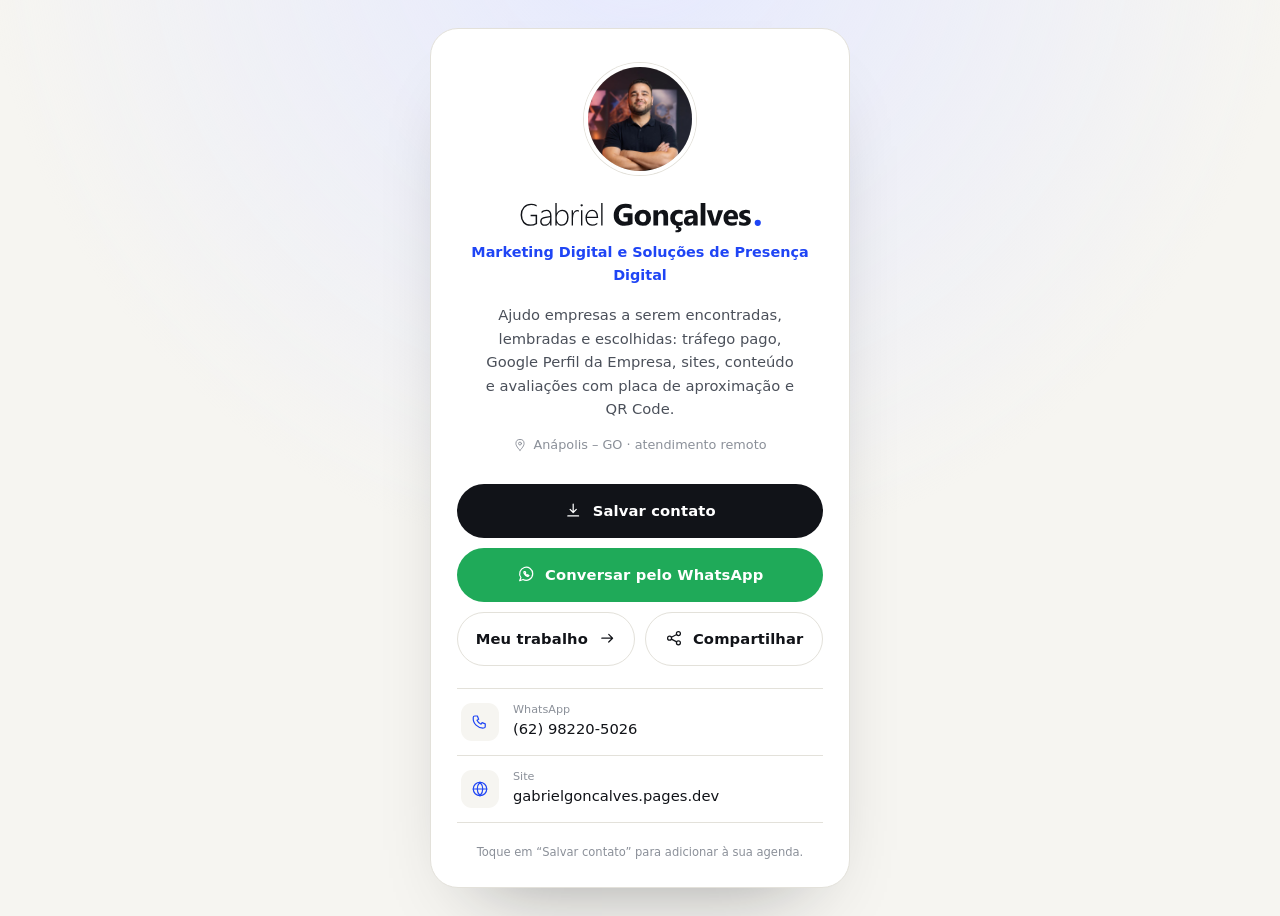
==== commit f1e723f7: "Hero enxuto, simulação com segmentos e nomes fictícios rotativos, textos de placa de avaliação" ====
--- a/cartao/index.html
+++ b/cartao/index.html
@@ -45,7 +45,7 @@
     </div>
     <h1><img class="wordmark" src="../assets/logo-nome.svg" alt="Gabriel Gonçalves" height="40"></h1>
     <p class="role">Marketing Digital e Soluções de Presença Digital</p>
-    <p class="bio">Ajudo empresas a serem encontradas, lembradas e escolhidas: tráfego pago, Google Perfil da Empresa, sites, conteúdo e avaliações com NFC e QR Code.</p>
+    <p class="bio">Ajudo empresas a serem encontradas, lembradas e escolhidas: tráfego pago, Google Perfil da Empresa, sites, conteúdo e avaliações com placa de aproximação e QR Code.</p>
     <span class="loc"><svg class="icon"><use href="#i-pin"/></svg>Anápolis – GO · atendimento remoto</span>
 
     <div class="actions">
--- a/css/style.css
+++ b/css/style.css
@@ -553,3 +553,10 @@
 .cta small a{color:#c7cbd6}
 
 .vcard .avatar img{object-position:50% 50%}
+
+/* ajustes: sem abas na simulação */
+.serp-stage{height:500px}
+.serp-stage .gs{bottom:0}
+.serp-stage .stage-note{bottom:-26px}
+@media(max-width:480px){.serp-stage{height:490px}}
+.hero{padding-bottom:84px}
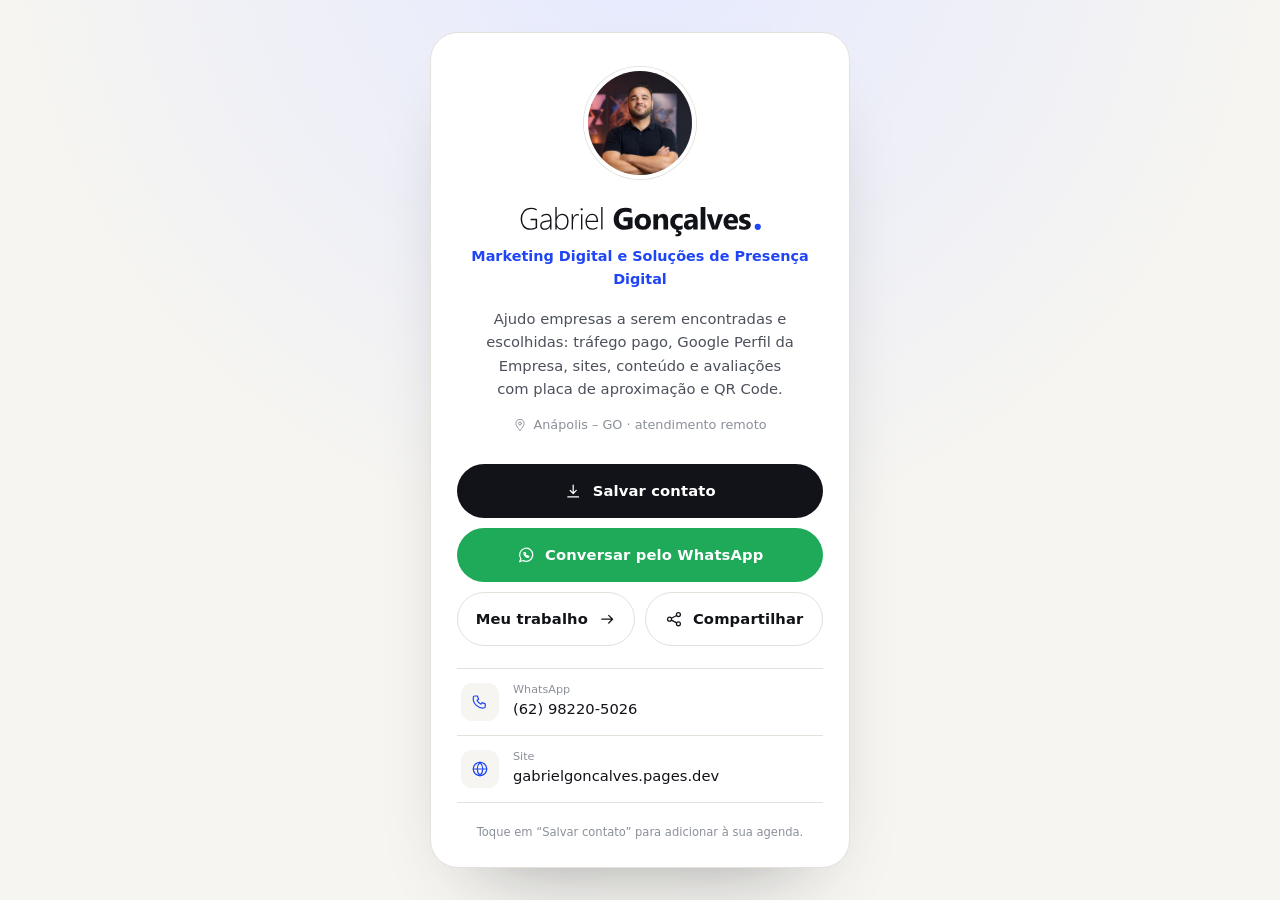
==== commit aaf73079: "Título sem 'lembrada'" ====
--- a/cartao/index.html
+++ b/cartao/index.html
@@ -45,7 +45,7 @@
     </div>
     <h1><img class="wordmark" src="../assets/logo-nome.svg" alt="Gabriel Gonçalves" height="40"></h1>
     <p class="role">Marketing Digital e Soluções de Presença Digital</p>
-    <p class="bio">Ajudo empresas a serem encontradas, lembradas e escolhidas: tráfego pago, Google Perfil da Empresa, sites, conteúdo e avaliações com placa de aproximação e QR Code.</p>
+    <p class="bio">Ajudo empresas a serem encontradas e escolhidas: tráfego pago, Google Perfil da Empresa, sites, conteúdo e avaliações com placa de aproximação e QR Code.</p>
     <span class="loc"><svg class="icon"><use href="#i-pin"/></svg>Anápolis – GO · atendimento remoto</span>
 
     <div class="actions">
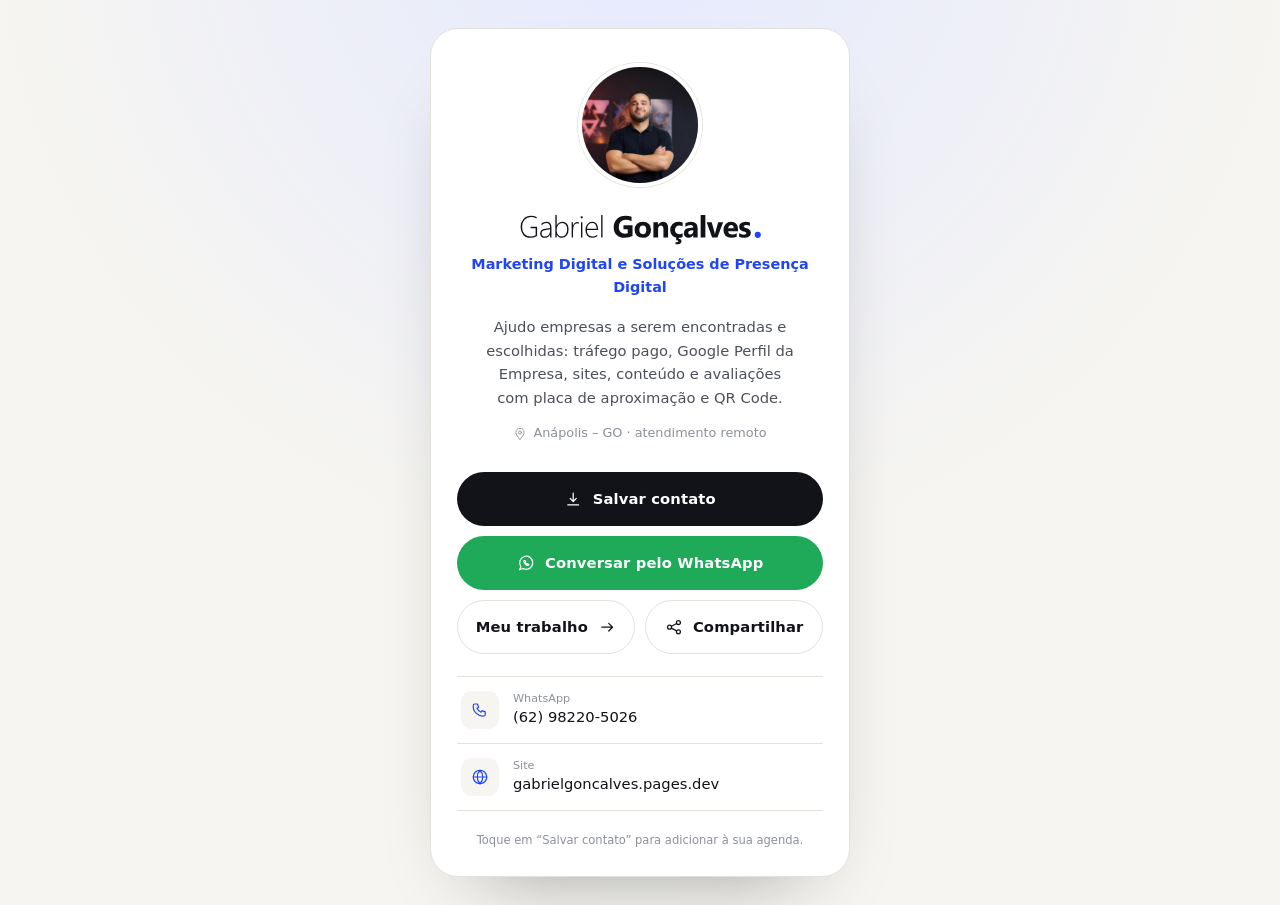
==== commit 2cb46d10: "Foto redonda com braços dentro do círculo; arquivo versionado e cache menor" ====
--- a/cartao/index.html
+++ b/cartao/index.html
@@ -40,7 +40,7 @@
 <main class="card-page">
   <article class="vcard">
     <div class="avatar">
-      <img src="../assets/gabriel-avatar.jpg" alt="Gabriel Gonçalves" onerror="this.remove()" width="112" height="112">
+      <img src="../assets/gabriel-avatar-v3.jpg" alt="Gabriel Gonçalves" onerror="this.remove()" width="112" height="112">
       <b>GG</b>
     </div>
     <h1><img class="wordmark" src="../assets/logo-nome.svg" alt="Gabriel Gonçalves" height="40"></h1>
--- a/css/style.css
+++ b/css/style.css
@@ -560,3 +560,30 @@
 .serp-stage .stage-note{bottom:-26px}
 @media(max-width:480px){.serp-stage{height:490px}}
 .hero{padding-bottom:84px}
+
+.pre{display:flex;align-items:center;gap:12px;font-size:1rem;font-weight:500;color:var(--ink2);margin-bottom:16px;max-width:44ch;line-height:1.4}
+.pre::before{content:"";width:22px;height:1px;background:var(--accent);flex:none}
+
+.pre b{color:var(--ink);font-weight:700}
+.pre{display:block}
+.pre::before{display:inline-block;vertical-align:middle;margin-right:12px;margin-top:-2px}
+
+.hero-id{display:flex;align-items:center;gap:14px;padding-left:0;border-left:0}
+.hid-photo{width:64px;height:64px;flex:none;border-radius:50%;object-fit:cover;border:3px solid #fff;box-shadow:0 0 0 1px var(--line),0 12px 22px -14px rgba(17,19,24,.5)}
+.hero-id strong{line-height:1.2}
+
+/* foto em retângulo arredondado: mostra os braços cruzados inteiros */
+.vcard .avatar{width:136px;height:136px;border-radius:34px}
+.hid-photo{width:76px;height:76px;border-radius:22px}
+
+/* passo 3: vídeo de captação */
+.step-vis.reel{min-height:340px;background:linear-gradient(135deg,#efede7,#e4e1d8)}
+.reelwrap{position:relative;height:310px;aspect-ratio:4/5;border-radius:22px;overflow:hidden;background:#111;box-shadow:0 30px 50px -28px rgba(17,19,24,.65),0 0 0 1px rgba(0,0,0,.08)}
+.reelwrap video{display:block;width:100%;height:100%;object-fit:cover}
+.reelwrap .phase{position:absolute;left:12px;top:12px;font-size:.7rem;font-weight:700;letter-spacing:.06em;text-transform:uppercase;color:var(--ink);background:rgba(255,255,255,.92);border-radius:999px;padding:5px 12px;transition:.3s}
+.reelwrap .phase.res{background:var(--accent);color:#fff}
+@media(max-width:760px){.step-vis.reel{min-height:330px}.reelwrap{height:290px}}
+
+/* foto redonda de novo (a imagem já vem com os braços dentro do círculo) */
+.vcard .avatar{width:124px;height:124px;border-radius:50%}
+.hid-photo{width:68px;height:68px;border-radius:50%}
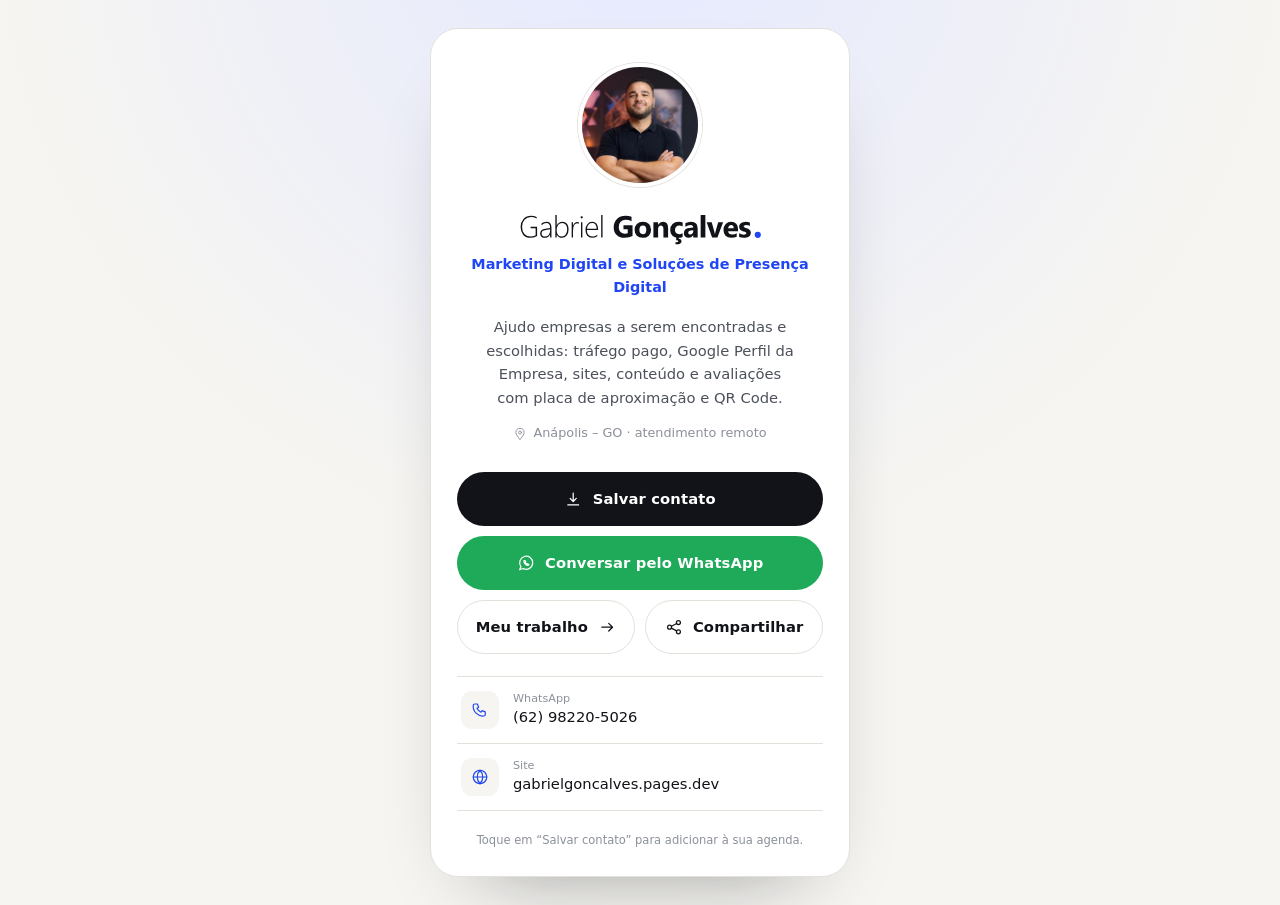
==== commit 0dcdbcaa: "Foto com zoom de 30%" ====
--- a/cartao/index.html
+++ b/cartao/index.html
@@ -40,7 +40,7 @@
 <main class="card-page">
   <article class="vcard">
     <div class="avatar">
-      <img src="../assets/gabriel-avatar-v3.jpg" alt="Gabriel Gonçalves" onerror="this.remove()" width="112" height="112">
+      <img src="../assets/gabriel-avatar-v4.jpg" alt="Gabriel Gonçalves" onerror="this.remove()" width="112" height="112">
       <b>GG</b>
     </div>
     <h1><img class="wordmark" src="../assets/logo-nome.svg" alt="Gabriel Gonçalves" height="40"></h1>
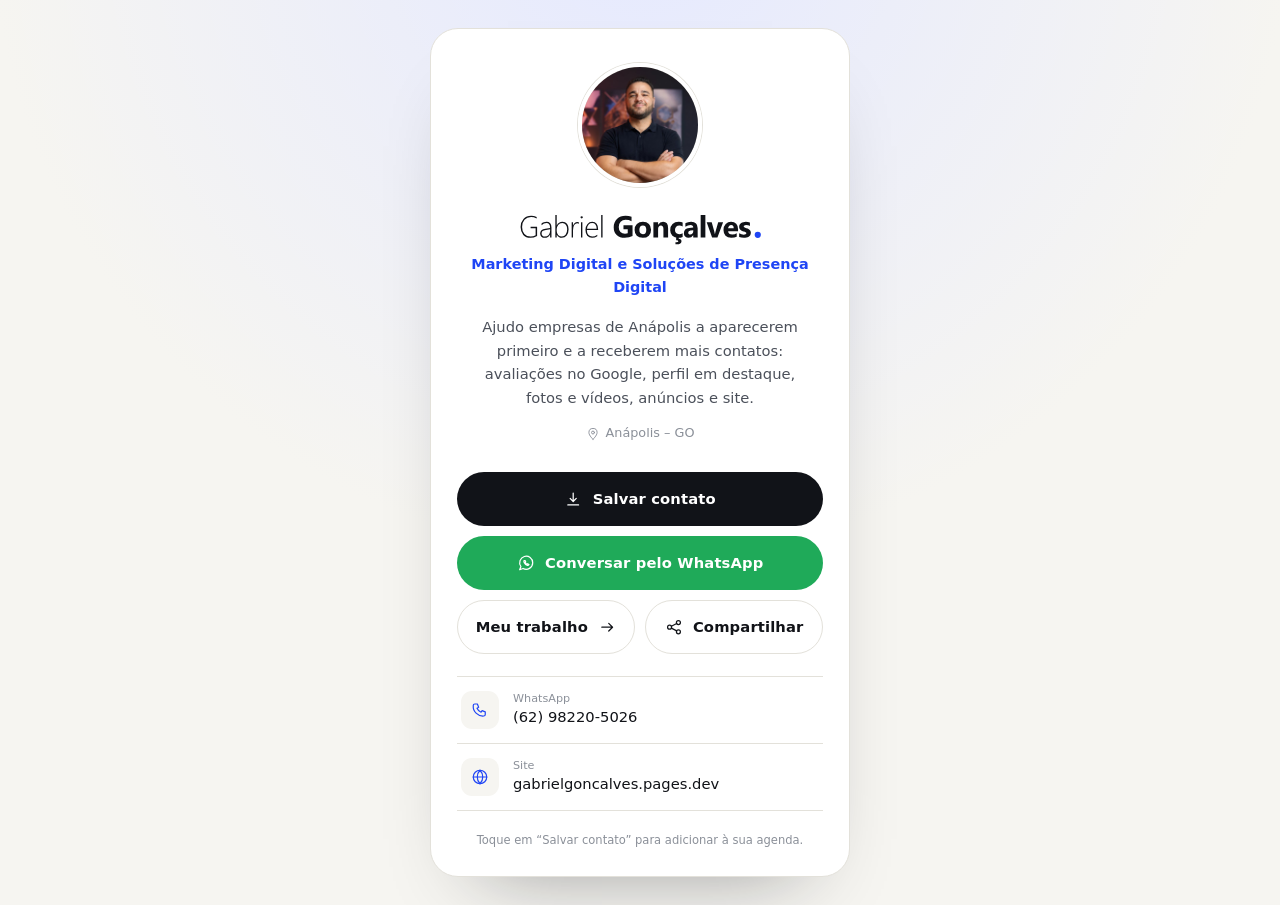
==== commit 518e0f9a: "Cartão: texto novo e só Anápolis – GO" ====
--- a/cartao/index.html
+++ b/cartao/index.html
@@ -45,8 +45,8 @@
     </div>
     <h1><img class="wordmark" src="../assets/logo-nome.svg" alt="Gabriel Gonçalves" height="40"></h1>
     <p class="role">Marketing Digital e Soluções de Presença Digital</p>
-    <p class="bio">Ajudo empresas a serem encontradas e escolhidas: tráfego pago, Google Perfil da Empresa, sites, conteúdo e avaliações com placa de aproximação e QR Code.</p>
-    <span class="loc"><svg class="icon"><use href="#i-pin"/></svg>Anápolis – GO · atendimento remoto</span>
+    <p class="bio">Ajudo empresas de Anápolis a aparecerem primeiro e a receberem mais contatos: avaliações no Google, perfil em destaque, fotos e vídeos, anúncios e site.</p>
+    <span class="loc"><svg class="icon"><use href="#i-pin"/></svg>Anápolis – GO</span>
 
     <div class="actions">
       <a class="btn btn-primary" id="btn-vcf" href="../gabriel-goncalves.vcf" download="Gabriel Gonçalves.vcf"><svg class="icon"><use href="#i-dl"/></svg>Salvar contato</a>
